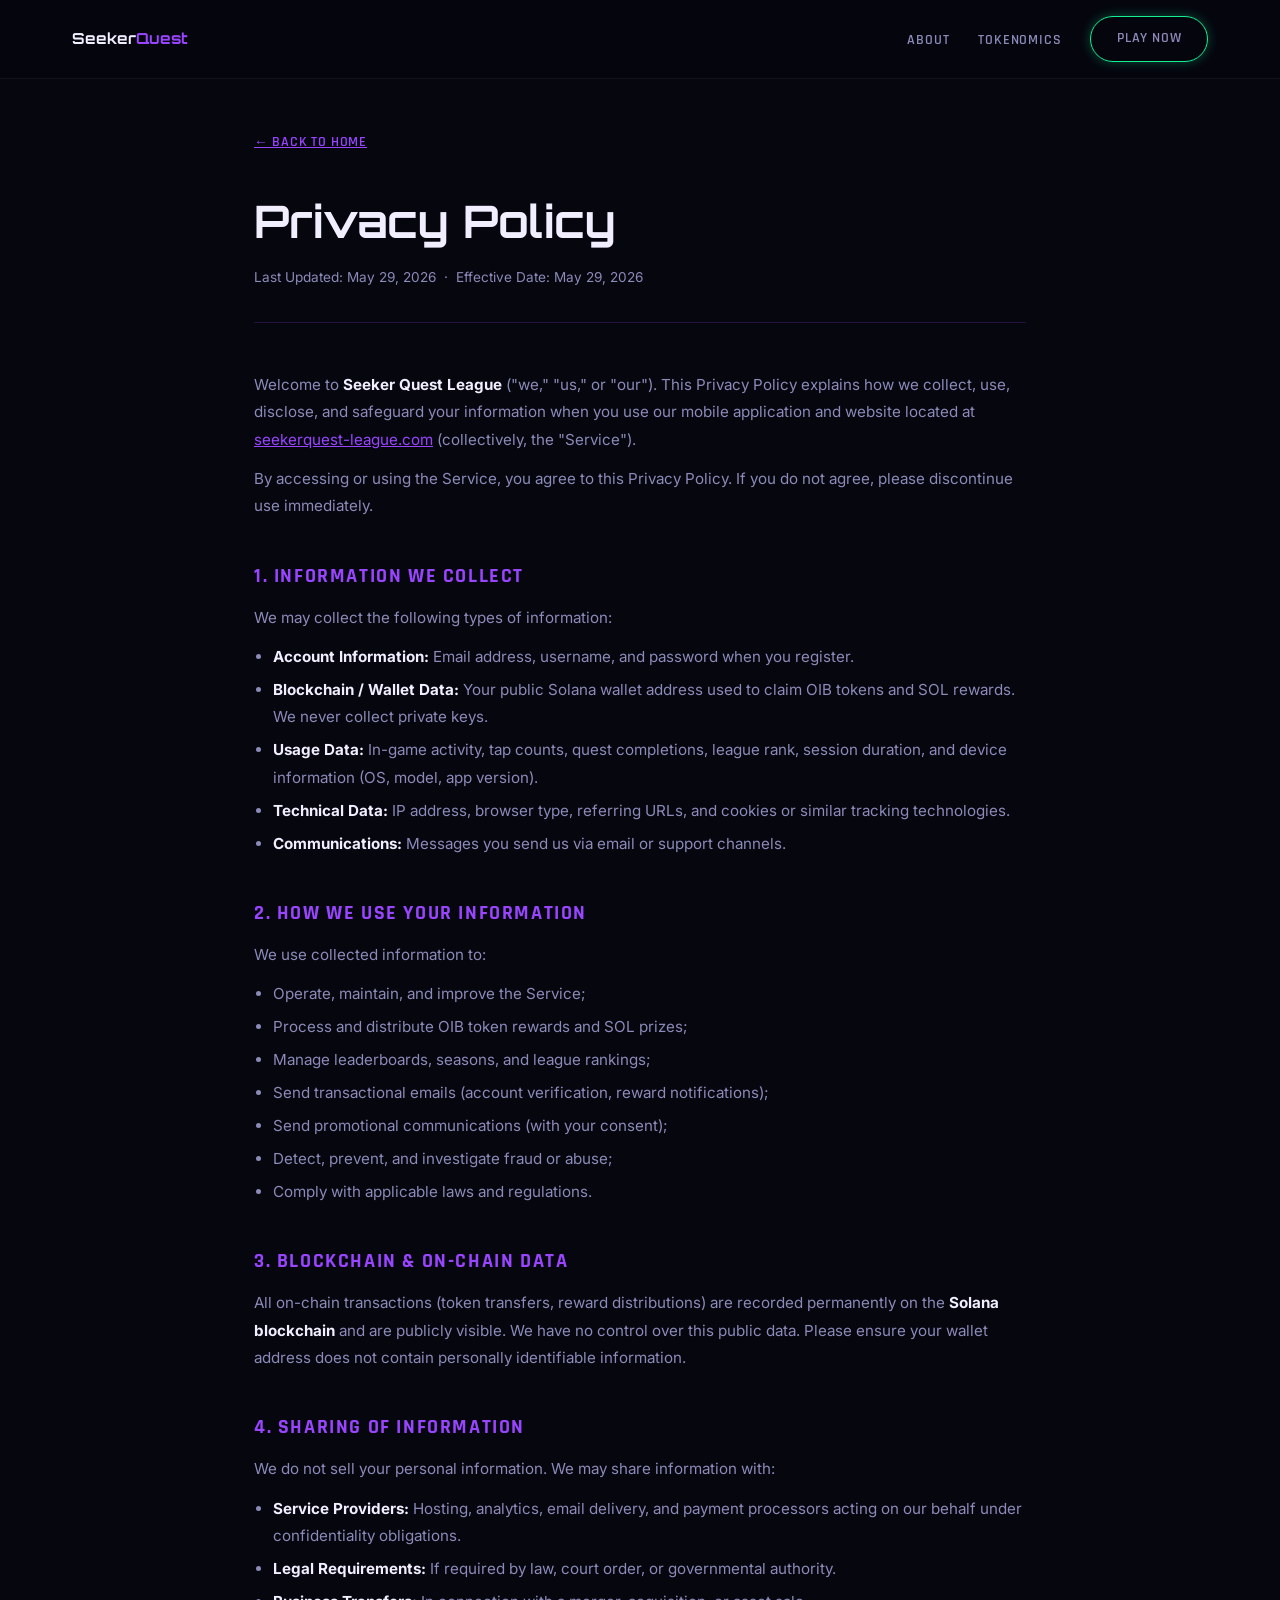
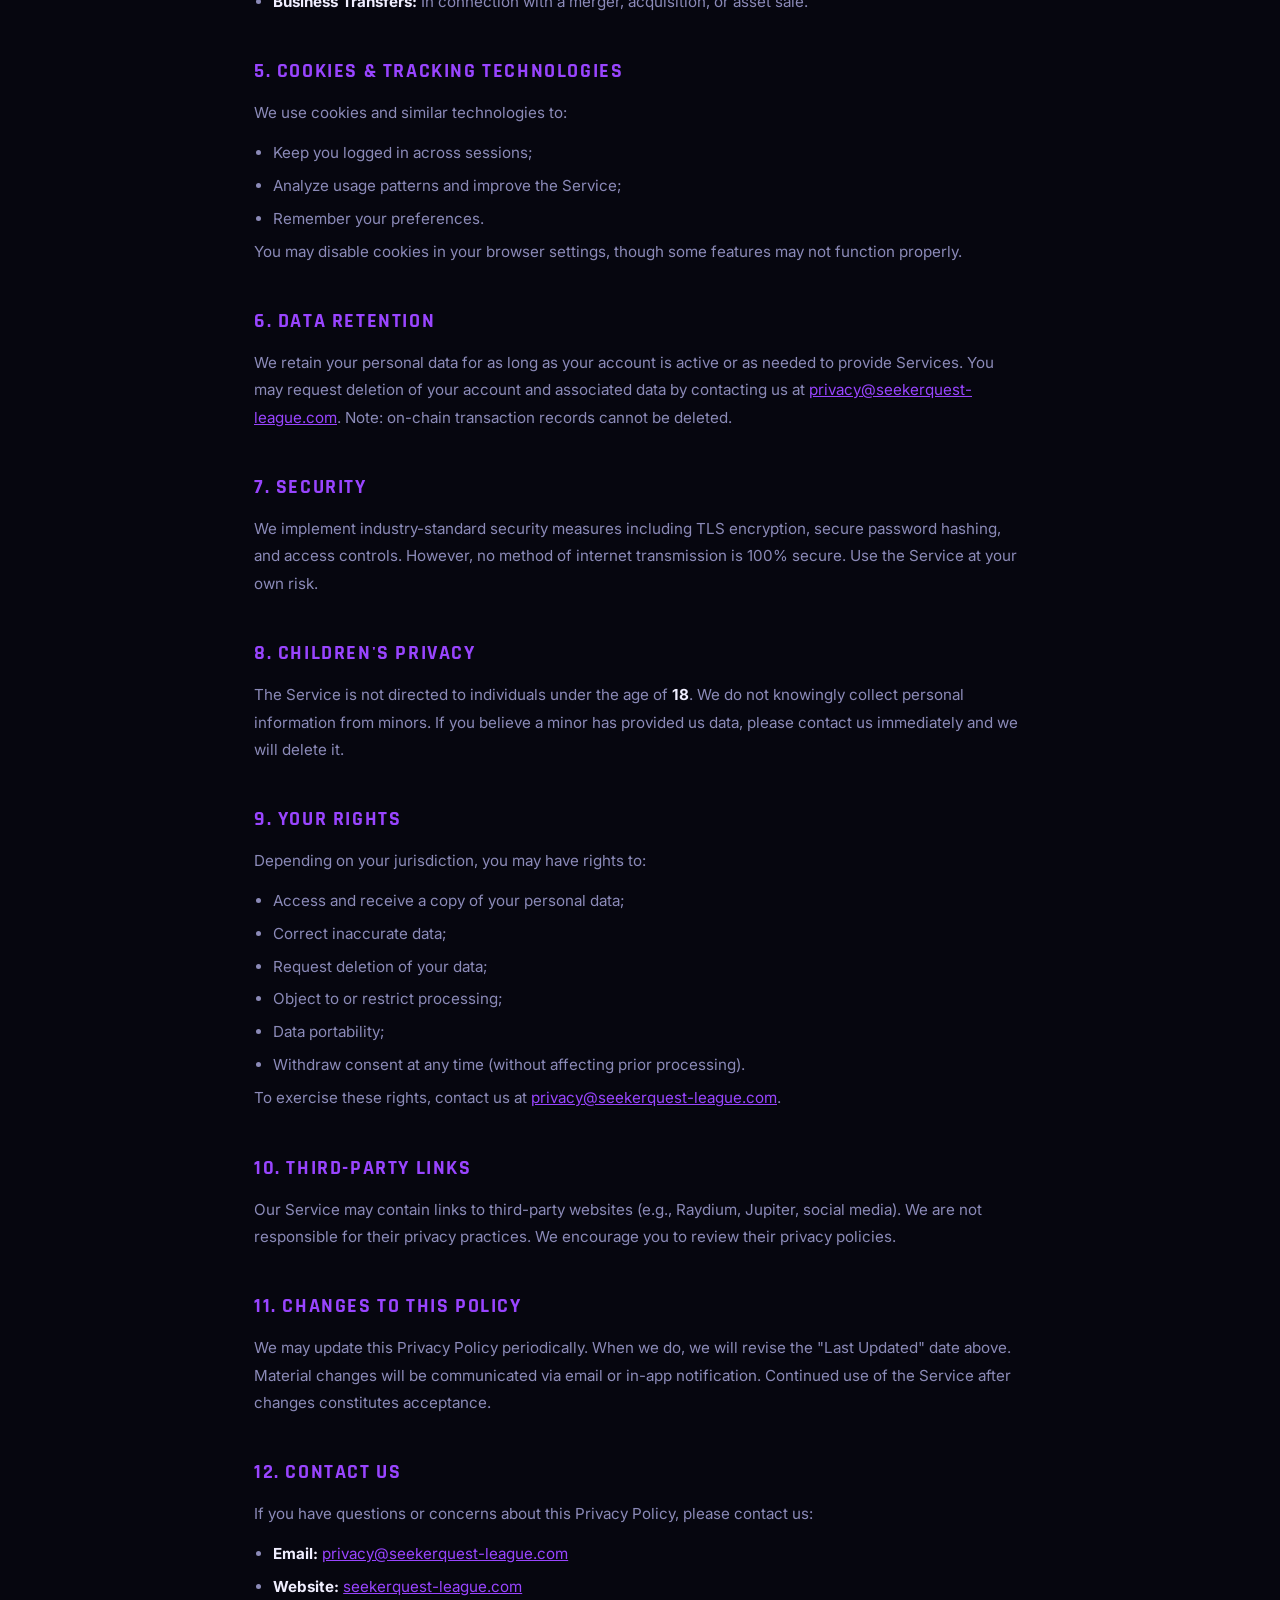
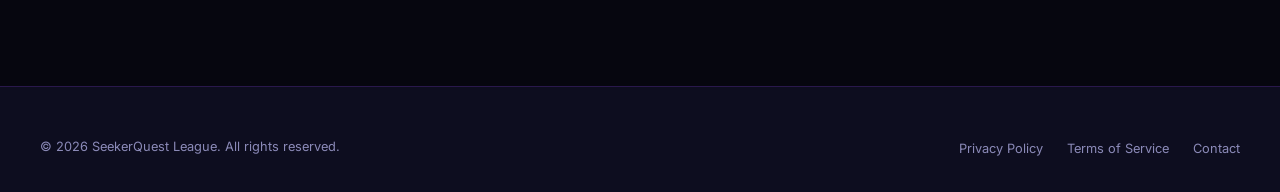
==== privacy.html @ 692d3dfc "feat: full rebrand - Solana/OIB tokenomics, roadmap, privacy policy, particle hero" ====
<!DOCTYPE html>
<html lang="en">
<head>
  <meta charset="UTF-8"/>
  <meta name="viewport" content="width=device-width, initial-scale=1.0"/>
  <title>Privacy Policy — Seeker Quest League</title>
  <link rel="icon" href="images/logo.png" type="image/png"/>
  <link rel="stylesheet" href="styles.css"/>
  <link href="https://fonts.googleapis.com/css2?family=Rajdhani:wght@400;500;600;700&family=Orbitron:wght@400;700;900&family=Inter:wght@300;400;500;600&display=swap" rel="stylesheet"/>
  <style>
    .privacy-page { max-width: 820px; margin: 0 auto; padding: 8rem 1.5rem 5rem; }
    .privacy-page h1 { font-family: 'Orbitron', sans-serif; font-size: clamp(1.8rem,4vw,2.8rem); margin-bottom: .5rem; }
    .privacy-page .meta { color: var(--muted); font-size: .85rem; margin-bottom: 3rem; padding-bottom: 2rem; border-bottom: 1px solid var(--border); }
    .privacy-page h2 { font-family: 'Rajdhani', sans-serif; font-size: 1.25rem; font-weight: 700; letter-spacing: .08em; text-transform: uppercase; color: var(--purple); margin: 2.5rem 0 .75rem; }
    .privacy-page p, .privacy-page li { color: var(--muted); font-size: .95rem; line-height: 1.8; margin-bottom: .75rem; }
    .privacy-page ul { padding-left: 1.2rem; list-style: disc; }
    .privacy-page ul li { margin-bottom: .35rem; }
    .privacy-page a { color: var(--purple); text-decoration: underline; }
    .privacy-page strong { color: var(--text); }
    .back-link { display: inline-flex; align-items: center; gap: .4rem; color: var(--muted); font-size: .85rem; margin-bottom: 2rem; font-family: 'Rajdhani', sans-serif; font-weight: 600; letter-spacing: .06em; text-transform: uppercase; transition: color var(--tr); }
    .back-link:hover { color: var(--text); }
  </style>
</head>
<body>
  <nav class="nav scrolled" id="nav">
    <div class="nav__inner">
      <a class="nav__logo" href="index.html">
        <img src="images/logo.png" alt="Logo" class="nav__logo-img" onerror="this.style.display='none'"/>
        <span class="nav__logo-text">Seeker<strong>Quest</strong></span>
      </a>
      <ul class="nav__links">
        <li><a href="index.html#about">About</a></li>
        <li><a href="index.html#tokenomics">Tokenomics</a></li>
        <li><a href="index.html#join" class="btn btn--neon">Play Now</a></li>
      </ul>
    </div>
  </nav>

  <main class="privacy-page">
    <a href="index.html" class="back-link">← Back to Home</a>
    <h1>Privacy Policy</h1>
    <p class="meta">Last Updated: May 29, 2026 &nbsp;·&nbsp; Effective Date: May 29, 2026</p>

    <p>Welcome to <strong>Seeker Quest League</strong> ("we," "us," or "our"). This Privacy Policy explains how we collect, use, disclose, and safeguard your information when you use our mobile application and website located at <a href="https://seekerquest-league.com">seekerquest-league.com</a> (collectively, the "Service").</p>
    <p>By accessing or using the Service, you agree to this Privacy Policy. If you do not agree, please discontinue use immediately.</p>

    <h2>1. Information We Collect</h2>
    <p>We may collect the following types of information:</p>
    <ul>
      <li><strong>Account Information:</strong> Email address, username, and password when you register.</li>
      <li><strong>Blockchain / Wallet Data:</strong> Your public Solana wallet address used to claim OIB tokens and SOL rewards. We never collect private keys.</li>
      <li><strong>Usage Data:</strong> In-game activity, tap counts, quest completions, league rank, session duration, and device information (OS, model, app version).</li>
      <li><strong>Technical Data:</strong> IP address, browser type, referring URLs, and cookies or similar tracking technologies.</li>
      <li><strong>Communications:</strong> Messages you send us via email or support channels.</li>
    </ul>

    <h2>2. How We Use Your Information</h2>
    <p>We use collected information to:</p>
    <ul>
      <li>Operate, maintain, and improve the Service;</li>
      <li>Process and distribute OIB token rewards and SOL prizes;</li>
      <li>Manage leaderboards, seasons, and league rankings;</li>
      <li>Send transactional emails (account verification, reward notifications);</li>
      <li>Send promotional communications (with your consent);</li>
      <li>Detect, prevent, and investigate fraud or abuse;</li>
      <li>Comply with applicable laws and regulations.</li>
    </ul>

    <h2>3. Blockchain &amp; On-Chain Data</h2>
    <p>All on-chain transactions (token transfers, reward distributions) are recorded permanently on the <strong>Solana blockchain</strong> and are publicly visible. We have no control over this public data. Please ensure your wallet address does not contain personally identifiable information.</p>

    <h2>4. Sharing of Information</h2>
    <p>We do not sell your personal information. We may share information with:</p>
    <ul>
      <li><strong>Service Providers:</strong> Hosting, analytics, email delivery, and payment processors acting on our behalf under confidentiality obligations.</li>
      <li><strong>Legal Requirements:</strong> If required by law, court order, or governmental authority.</li>
      <li><strong>Business Transfers:</strong> In connection with a merger, acquisition, or asset sale.</li>
    </ul>

    <h2>5. Cookies &amp; Tracking Technologies</h2>
    <p>We use cookies and similar technologies to:</p>
    <ul>
      <li>Keep you logged in across sessions;</li>
      <li>Analyze usage patterns and improve the Service;</li>
      <li>Remember your preferences.</li>
    </ul>
    <p>You may disable cookies in your browser settings, though some features may not function properly.</p>

    <h2>6. Data Retention</h2>
    <p>We retain your personal data for as long as your account is active or as needed to provide Services. You may request deletion of your account and associated data by contacting us at <a href="mailto:privacy@seekerquest-league.com">privacy@seekerquest-league.com</a>. Note: on-chain transaction records cannot be deleted.</p>

    <h2>7. Security</h2>
    <p>We implement industry-standard security measures including TLS encryption, secure password hashing, and access controls. However, no method of internet transmission is 100% secure. Use the Service at your own risk.</p>

    <h2>8. Children's Privacy</h2>
    <p>The Service is not directed to individuals under the age of <strong>18</strong>. We do not knowingly collect personal information from minors. If you believe a minor has provided us data, please contact us immediately and we will delete it.</p>

    <h2>9. Your Rights</h2>
    <p>Depending on your jurisdiction, you may have rights to:</p>
    <ul>
      <li>Access and receive a copy of your personal data;</li>
      <li>Correct inaccurate data;</li>
      <li>Request deletion of your data;</li>
      <li>Object to or restrict processing;</li>
      <li>Data portability;</li>
      <li>Withdraw consent at any time (without affecting prior processing).</li>
    </ul>
    <p>To exercise these rights, contact us at <a href="mailto:privacy@seekerquest-league.com">privacy@seekerquest-league.com</a>.</p>

    <h2>10. Third-Party Links</h2>
    <p>Our Service may contain links to third-party websites (e.g., Raydium, Jupiter, social media). We are not responsible for their privacy practices. We encourage you to review their privacy policies.</p>

    <h2>11. Changes to This Policy</h2>
    <p>We may update this Privacy Policy periodically. When we do, we will revise the "Last Updated" date above. Material changes will be communicated via email or in-app notification. Continued use of the Service after changes constitutes acceptance.</p>

    <h2>12. Contact Us</h2>
    <p>If you have questions or concerns about this Privacy Policy, please contact us:</p>
    <ul>
      <li><strong>Email:</strong> <a href="mailto:privacy@seekerquest-league.com">privacy@seekerquest-league.com</a></li>
      <li><strong>Website:</strong> <a href="https://seekerquest-league.com">seekerquest-league.com</a></li>
    </ul>
  </main>

  <footer class="footer">
    <div class="container">
      <div class="footer__bottom">
        <p class="footer__copy">© 2026 SeekerQuest League. All rights reserved.</p>
        <ul class="footer__links">
          <li><a href="privacy.html">Privacy Policy</a></li>
          <li><a href="#">Terms of Service</a></li>
          <li><a href="#">Contact</a></li>
        </ul>
      </div>
    </div>
  </footer>
</body>
</html>
---- styles.css ----
/* ── Reset & Base ── */
*, *::before, *::after { box-sizing: border-box; margin: 0; padding: 0; }

:root {
  --bg:         #06060f;
  --surface:    #0d0d1f;
  --surface2:   #12122a;
  --border:     rgba(153,69,255,.2);
  --purple:     #9945FF;
  --pink:       #e040fb;
  --green:      #14F195;
  --cyan:       #06b6d4;
  --gold:       #f59e0b;
  --red:        #f43f5e;
  --text:       #f0eeff;
  --muted:      #8b8ab8;
  --radius:     16px;
  --tr:         .3s cubic-bezier(.4,0,.2,1);
}

html { scroll-behavior: smooth; }
body { font-family: 'Inter', sans-serif; background: var(--bg); color: var(--text); line-height: 1.6; overflow-x: hidden; }
a { text-decoration: none; color: inherit; }
ul { list-style: none; }

/* ── Utility ── */
.container { width: min(1200px, 100% - 2.5rem); margin-inline: auto; }
.gradient-text { background: linear-gradient(135deg, var(--purple), var(--pink), var(--green)); -webkit-background-clip: text; -webkit-text-fill-color: transparent; background-clip: text; }

/* ── Buttons ── */
.btn { display: inline-flex; align-items: center; gap: .5rem; padding: .7rem 1.6rem; border-radius: 9999px; font-size: .9rem; font-weight: 600; letter-spacing: .04em; cursor: pointer; border: none; transition: var(--tr); font-family: 'Rajdhani', sans-serif; text-transform: uppercase; }
.btn--primary { background: linear-gradient(135deg, var(--purple), var(--pink)); color: #fff; box-shadow: 0 4px 24px rgba(153,69,255,.5); }
.btn--primary:hover { transform: translateY(-2px); box-shadow: 0 8px 40px rgba(153,69,255,.7); }
.btn--glass { background: rgba(255,255,255,.07); color: var(--text); border: 1.5px solid rgba(255,255,255,.15); backdrop-filter: blur(8px); }
.btn--glass:hover { background: rgba(255,255,255,.12); }
.btn--neon { background: transparent; color: var(--green); border: 1.5px solid var(--green); box-shadow: 0 0 12px rgba(20,241,149,.3); }
.btn--neon:hover { background: var(--green); color: #000; box-shadow: 0 0 24px rgba(20,241,149,.6); }
.btn--lg { padding: .9rem 2.2rem; font-size: 1rem; }

/* ── Section ── */
.section { padding: 7rem 0; }
.section__header { text-align: center; margin-bottom: 4rem; }
.section__tag { display: inline-block; padding: .3rem 1rem; border-radius: 9999px; background: rgba(153,69,255,.15); border: 1px solid rgba(153,69,255,.35); color: var(--purple); font-size: .72rem; font-weight: 700; letter-spacing: .14em; text-transform: uppercase; margin-bottom: 1rem; font-family: 'Rajdhani', sans-serif; }
.section__title { font-family: 'Orbitron', sans-serif; font-size: clamp(1.8rem, 4vw, 2.8rem); font-weight: 700; line-height: 1.15; margin-bottom: .75rem; }
.section__desc { color: var(--muted); max-width: 520px; margin-inline: auto; }
.section__desc strong { color: var(--text); }

/* ── Nav ── */
.nav { position: fixed; top: 0; left: 0; right: 0; z-index: 100; transition: background var(--tr), box-shadow var(--tr); }
.nav.scrolled { background: rgba(6,6,15,.9); backdrop-filter: blur(20px); box-shadow: 0 1px 0 rgba(255,255,255,.05); }
.nav__inner { display: flex; align-items: center; justify-content: space-between; padding: 1rem 2rem; max-width: 1200px; margin-inline: auto; }
.nav__logo { display: flex; align-items: center; gap: .6rem; }
.nav__logo-img { width: 36px; height: 36px; border-radius: 8px; object-fit: cover; }
.nav__logo-text { font-family: 'Orbitron', sans-serif; font-size: .95rem; font-weight: 700; }
.nav__logo-text strong { color: var(--purple); }
.nav__links { display: flex; align-items: center; gap: 1.8rem; }
.nav__links a { font-size: .85rem; color: var(--muted); transition: color var(--tr); font-family: 'Rajdhani', sans-serif; font-weight: 600; letter-spacing: .06em; text-transform: uppercase; }
.nav__links a:hover { color: var(--text); }
.nav__burger { display: none; flex-direction: column; gap: 5px; background: none; border: none; cursor: pointer; padding: .5rem; }
.nav__burger span { display: block; width: 24px; height: 2px; background: var(--text); border-radius: 2px; transition: var(--tr); }
.nav__mobile { display: none; flex-direction: column; background: rgba(6,6,15,.97); padding: 1rem 2rem 1.5rem; }
.nav__mobile li a { display: block; padding: .75rem 0; border-bottom: 1px solid rgba(255,255,255,.06); color: var(--muted); font-family: 'Rajdhani', sans-serif; font-weight: 600; }
.nav__mobile.open { display: flex; }

/* ── Hero ── */
.hero { position: relative; min-height: 100vh; display: flex; align-items: center; justify-content: center; text-align: center; overflow: hidden; }
.hero__bg { position: absolute; inset: 0; }
.hero__banner { width: 100%; height: 100%; object-fit: cover; object-position: center; opacity: .35; }
.hero__overlay { position: absolute; inset: 0; background: linear-gradient(to bottom, rgba(6,6,15,.4) 0%, rgba(6,6,15,.6) 50%, rgba(6,6,15,1) 100%); }

/* Particles */
.particles { position: absolute; inset: 0; pointer-events: none; }
.particle { position: absolute; border-radius: 50%; animation: particle-float linear infinite; }

@keyframes particle-float { 0% { transform: translateY(100vh) scale(0); opacity: 0; } 10% { opacity: 1; } 90% { opacity: 1; } 100% { transform: translateY(-100px) scale(1); opacity: 0; } }

.hero__content { position: relative; z-index: 1; padding: 6rem 1rem 2rem; }
.hero__badge { display: inline-flex; align-items: center; gap: .5rem; padding: .35rem 1rem; border-radius: 9999px; background: rgba(20,241,149,.1); border: 1px solid rgba(20,241,149,.4); color: var(--green); font-size: .72rem; font-weight: 700; letter-spacing: .12em; text-transform: uppercase; margin-bottom: 2rem; font-family: 'Rajdhani', sans-serif; }
.badge-dot { width: 7px; height: 7px; border-radius: 50%; background: var(--green); box-shadow: 0 0 8px var(--green); animation: pulse-dot 1.5s ease infinite; }
@keyframes pulse-dot { 0%,100%{ opacity:1; transform:scale(1); } 50%{ opacity:.4; transform:scale(.7); } }

.hero__title { font-family: 'Orbitron', sans-serif; font-weight: 900; line-height: .95; margin-bottom: 1rem; }
.hero__title-line1 { display: block; font-size: clamp(2.5rem, 9vw, 7.5rem); background: linear-gradient(135deg, #fff 40%, var(--muted) 100%); -webkit-background-clip: text; -webkit-text-fill-color: transparent; background-clip: text; }
.hero__title-line2 { display: block; font-size: clamp(3rem, 13vw, 10rem); background: linear-gradient(135deg, var(--purple), var(--pink)); -webkit-background-clip: text; -webkit-text-fill-color: transparent; background-clip: text; text-shadow: none; filter: drop-shadow(0 0 40px rgba(153,69,255,.6)); }

.hero__tagline { font-family: 'Rajdhani', sans-serif; font-size: clamp(1rem, 2.5vw, 1.4rem); font-weight: 700; letter-spacing: .2em; text-transform: uppercase; color: var(--muted); margin-bottom: 1rem; }
.hero__tagline em { font-style: normal; color: var(--green); text-shadow: 0 0 16px rgba(20,241,149,.6); }
.hero__sub { font-size: clamp(.9rem, 1.5vw, 1.05rem); color: var(--muted); max-width: 560px; margin: 0 auto 2.5rem; }
.hero__actions { display: flex; gap: 1rem; justify-content: center; flex-wrap: wrap; margin-bottom: 2rem; }
.hero__powered { display: flex; align-items: center; justify-content: center; gap: .5rem; color: var(--muted); font-size: .8rem; }
.solana-logo { width: 80px; }
.sol-text { font-family: 'Rajdhani', sans-serif; font-weight: 700; font-size: 1rem; background: linear-gradient(135deg, #9945FF, #14F195); -webkit-background-clip: text; -webkit-text-fill-color: transparent; background-clip: text; }

.hero__scroll { position: absolute; bottom: 2rem; left: 50%; transform: translateX(-50%); }
.scroll-line { width: 1px; height: 60px; background: linear-gradient(to bottom, var(--purple), transparent); animation: scroll-anim 2s ease-in-out infinite; }
@keyframes scroll-anim { 0%{transform:scaleY(0);transform-origin:top;opacity:1;} 50%{transform:scaleY(1);transform-origin:top;} 51%{transform-origin:bottom;} 100%{transform:scaleY(0);transform-origin:bottom;opacity:0;} }

/* ── Stats Bar ── */
.statsbar { background: var(--surface); border-top: 1px solid var(--border); border-bottom: 1px solid var(--border); padding: 1.5rem 0; }
.statsbar__inner { display: flex; align-items: center; justify-content: center; flex-wrap: wrap; gap: 1rem; max-width: 1200px; margin-inline: auto; padding: 0 2rem; }
.statitem { text-align: center; padding: .5rem 1.5rem; }
.statitem__val { display: block; font-family: 'Orbitron', sans-serif; font-size: 1.6rem; font-weight: 700; background: linear-gradient(135deg, var(--purple), var(--green)); -webkit-background-clip: text; -webkit-text-fill-color: transparent; background-clip: text; }
.statitem__lbl { font-size: .72rem; color: var(--muted); letter-spacing: .1em; text-transform: uppercase; font-family: 'Rajdhani', sans-serif; font-weight: 600; }
.statitem__sep { width: 1px; height: 40px; background: var(--border); }

/* ── About ── */
.about { background: var(--surface); }
.about__grid { display: grid; grid-template-columns: 1fr 1fr; gap: 5rem; align-items: center; }
.about__text .section__tag { display: inline-block; }
.about__text h2 { text-align: left; margin-bottom: 1.25rem; }
.about__text p { color: var(--muted); margin-bottom: 1rem; font-size: .95rem; }
.about__text p strong { color: var(--text); }
.about__chips { display: flex; flex-wrap: wrap; gap: .5rem; margin-top: 1.5rem; }
.chip { padding: .35rem .9rem; border-radius: 9999px; background: rgba(153,69,255,.12); border: 1px solid rgba(153,69,255,.3); font-size: .8rem; color: var(--text); }

/* Orbit */
.about__visual { display: flex; justify-content: center; align-items: center; }
.orbit-card { position: relative; width: 260px; height: 260px; display: flex; align-items: center; justify-content: center; }
.orbit-card__logo { width: 90px; height: 90px; border-radius: 20px; position: relative; z-index: 2; animation: float 4s ease-in-out infinite; }
.orbit-ring { position: absolute; border-radius: 50%; border: 1px solid rgba(153,69,255,.3); }
.orbit-ring--1 { width: 120px; height: 120px; border-color: rgba(153,69,255,.4); animation: spin-ring 8s linear infinite; }
.orbit-ring--2 { width: 200px; height: 200px; border-color: rgba(224,64,251,.25); animation: spin-ring 14s linear infinite reverse; }
.orbit-ring--3 { width: 260px; height: 260px; border-color: rgba(20,241,149,.15); animation: spin-ring 20s linear infinite; }
.orbit-dot { position: absolute; font-size: 1.4rem; animation: orbit-dot 8s linear infinite; }
.dot--1 { animation-duration: 8s; }
.dot--2 { animation-duration: 12s; animation-delay: -3s; }
.dot--3 { animation-duration: 10s; animation-delay: -5s; }
.dot--4 { animation-duration: 14s; animation-delay: -7s; }

@keyframes spin-ring { to { transform: rotate(360deg); } }
@keyframes float { 0%,100%{transform:translateY(0);} 50%{transform:translateY(-12px);} }
@keyframes orbit-dot {
  0%   { transform: rotate(0deg)   translateX(100px) rotate(0deg); }
  100% { transform: rotate(360deg) translateX(100px) rotate(-360deg); }
}

/* ── How to Play ── */
.how { background: var(--bg); }
.steps { display: flex; align-items: flex-start; justify-content: center; gap: 1rem; flex-wrap: wrap; }
.step { flex: 1 1 260px; max-width: 300px; padding: 2.5rem 2rem; border-radius: var(--radius); background: var(--surface); border: 1px solid var(--border); text-align: center; position: relative; transition: transform var(--tr), box-shadow var(--tr); }
.step:hover { transform: translateY(-6px); box-shadow: 0 12px 40px rgba(153,69,255,.2); }
.step__num { font-family: 'Orbitron', sans-serif; font-size: .7rem; color: var(--purple); letter-spacing: .2em; margin-bottom: .75rem; }
.step__icon { font-size: 2.5rem; margin-bottom: 1rem; }
.step h3 { font-family: 'Rajdhani', sans-serif; font-size: 1.15rem; font-weight: 700; letter-spacing: .05em; margin-bottom: .5rem; text-transform: uppercase; }
.step p { color: var(--muted); font-size: .875rem; }
.step__arrow { font-size: 1.5rem; color: var(--border); align-self: center; margin-top: 0; }

/* ── Tokenomics ── */
.tokenomics { background: var(--surface); position: relative; overflow: hidden; }
.tokenomics__bg { position: absolute; inset: 0; pointer-events: none; }
.tok-orb { position: absolute; border-radius: 50%; filter: blur(100px); }
.tok-orb--1 { width: 500px; height: 500px; background: radial-gradient(circle, rgba(153,69,255,.25), transparent 70%); top: -100px; right: -100px; }
.tok-orb--2 { width: 400px; height: 400px; background: radial-gradient(circle, rgba(20,241,149,.15), transparent 70%); bottom: -100px; left: -100px; }

.tok__grid { display: grid; grid-template-columns: auto 1fr; gap: 4rem; align-items: start; margin-bottom: 4rem; }

/* Pie */
.tok__chart-wrap { display: flex; flex-direction: column; align-items: center; gap: 2rem; }
.tok__chart { position: relative; }
.pie-svg { width: 220px; height: 220px; }
.pie-seg { fill: none; transition: stroke-dasharray .8s ease; }
.pie-label-main { font-family: 'Orbitron', sans-serif; font-size: 22px; font-weight: 900; fill: #fff; }
.pie-label-sub { font-family: 'Rajdhani', sans-serif; font-size: 14px; fill: var(--muted); }
.tok__legend { display: flex; flex-direction: column; gap: .6rem; min-width: 200px; }
.legend-item { display: flex; align-items: center; gap: .6rem; font-size: .85rem; }
.legend-item span:nth-child(2) { flex: 1; color: var(--muted); }
.legend-item strong { color: var(--text); font-family: 'Rajdhani', sans-serif; font-size: 1rem; }
.legend-dot { width: 12px; height: 12px; border-radius: 3px; flex-shrink: 0; }

/* Metrics Cards */
.tok__metrics { display: grid; grid-template-columns: repeat(2, 1fr); gap: 1rem; }
.tok-card { display: flex; align-items: center; gap: 1rem; padding: 1.25rem 1.5rem; border-radius: var(--radius); background: var(--bg); border: 1px solid var(--border); transition: transform var(--tr), box-shadow var(--tr); }
.tok-card:hover { transform: translateY(-3px); }
.tok-card__icon { font-size: 1.8rem; }
.tok-card__label { font-size: .7rem; color: var(--muted); letter-spacing: .1em; text-transform: uppercase; font-family: 'Rajdhani', sans-serif; }
.tok-card__val { font-family: 'Orbitron', sans-serif; font-size: .95rem; font-weight: 700; }
.tok-card--purple { border-color: rgba(153,69,255,.4); box-shadow: 0 0 20px rgba(153,69,255,.08); }
.tok-card--purple .tok-card__val { color: var(--purple); }
.tok-card--green { border-color: rgba(20,241,149,.3); }
.tok-card--green .tok-card__val { color: var(--green); }
.tok-card--cyan { border-color: rgba(6,182,212,.3); }
.tok-card--cyan .tok-card__val { color: var(--cyan); }
.tok-card--pink { border-color: rgba(224,64,251,.3); }
.tok-card--pink .tok-card__val { color: var(--pink); }
.tok-card--gold { border-color: rgba(245,158,11,.3); }
.tok-card--gold .tok-card__val { color: var(--gold); }
.tok-card--red { border-color: rgba(244,63,94,.3); }
.tok-card--red .tok-card__val { color: var(--red); }

/* Vesting */
.vesting { padding: 3rem; background: var(--bg); border-radius: var(--radius); border: 1px solid var(--border); }
.vesting__title { font-family: 'Orbitron', sans-serif; font-size: 1.1rem; margin-bottom: 2rem; }
.vesting__bars { display: flex; flex-direction: column; gap: 1.5rem; }
.vbar__label { font-family: 'Rajdhani', sans-serif; font-weight: 700; font-size: .9rem; letter-spacing: .05em; text-transform: uppercase; margin-bottom: .4rem; display: flex; justify-content: space-between; }
.vbar__track { height: 8px; background: rgba(255,255,255,.06); border-radius: 9999px; overflow: hidden; margin-bottom: .3rem; }
.vbar__fill { height: 100%; border-radius: 9999px; width: 0; transition: width 1.2s ease; }
.vbar__note { font-size: .75rem; color: var(--muted); }

/* ── Roadmap ── */
.roadmap { background: var(--bg); }
.timeline { display: flex; gap: 0; position: relative; }
.timeline::before { content: ''; position: absolute; top: 28px; left: 28px; right: 28px; height: 2px; background: linear-gradient(90deg, var(--purple), var(--pink), var(--green)); opacity: .3; z-index: 0; }
.tl-item { flex: 1; padding: 0 1rem; position: relative; }
.tl-dot { width: 14px; height: 14px; border-radius: 50%; background: var(--surface); border: 2px solid var(--border); margin: 0 auto 1.5rem; position: relative; z-index: 1; }
.tl-item--done .tl-dot { background: var(--green); border-color: var(--green); box-shadow: 0 0 12px rgba(20,241,149,.6); }
.tl-item--active .tl-dot { background: var(--purple); border-color: var(--purple); box-shadow: 0 0 12px rgba(153,69,255,.7); animation: pulse-dot 2s ease infinite; }
.tl-content { padding: 1.5rem; background: var(--surface); border-radius: var(--radius); border: 1px solid var(--border); }
.tl-item--done .tl-content { border-color: rgba(20,241,149,.25); }
.tl-item--active .tl-content { border-color: rgba(153,69,255,.4); background: rgba(153,69,255,.05); }
.tl-phase { font-family: 'Orbitron', sans-serif; font-size: .65rem; color: var(--muted); letter-spacing: .15em; margin-bottom: .5rem; text-transform: uppercase; }
.tl-item--done .tl-phase { color: var(--green); }
.tl-item--active .tl-phase { color: var(--purple); }
.tl-content h4 { font-family: 'Rajdhani', sans-serif; font-size: 1rem; font-weight: 700; letter-spacing: .06em; text-transform: uppercase; margin-bottom: .75rem; }
.tl-content ul { list-style: none; }
.tl-content li { font-size: .8rem; color: var(--muted); padding: .2rem 0; }
.tl-content li::before { content: '▸ '; color: var(--purple); }
.tl-item--done li::before { color: var(--green); }

/* ── CTA ── */
.cta { position: relative; overflow: hidden; text-align: center; }
.cta__bg { position: absolute; inset: 0; pointer-events: none; }
.cta-orb { position: absolute; border-radius: 50%; filter: blur(120px); }
.cta-orb--1 { width: 600px; height: 600px; background: radial-gradient(circle, rgba(153,69,255,.3), transparent 70%); top: -200px; left: 50%; transform: translateX(-50%); }
.cta-orb--2 { width: 400px; height: 400px; background: radial-gradient(circle, rgba(20,241,149,.2), transparent 70%); bottom: -100px; right: 5%; }
.cta__inner { position: relative; z-index: 1; max-width: 640px; margin-inline: auto; }
.cta__inner h2 { margin-bottom: .75rem; }
.cta__inner > p { color: var(--muted); margin-bottom: 2.5rem; }
.cta__form { display: flex; gap: .75rem; flex-wrap: wrap; justify-content: center; margin-bottom: .75rem; }
.input { flex: 1 1 280px; padding: .9rem 1.5rem; border-radius: 9999px; background: rgba(255,255,255,.06); border: 1.5px solid var(--border); color: var(--text); font-size: .95rem; outline: none; transition: border-color var(--tr); font-family: 'Inter', sans-serif; }
.input:focus { border-color: var(--purple); }
.input::placeholder { color: var(--muted); }
.cta__note { font-size: .78rem; color: var(--muted); margin-bottom: 2rem; }
.cta__success { display: none; padding: 1rem 2rem; border-radius: var(--radius); background: rgba(20,241,149,.1); border: 1px solid rgba(20,241,149,.4); color: var(--text); margin-bottom: 1.5rem; }
.cta__socials { display: flex; gap: 1rem; justify-content: center; flex-wrap: wrap; }
.social-btn { padding: .55rem 1.4rem; border-radius: 9999px; background: rgba(255,255,255,.06); border: 1px solid rgba(255,255,255,.1); font-size: .85rem; font-family: 'Rajdhani', sans-serif; font-weight: 600; letter-spacing: .05em; transition: var(--tr); }
.social-btn:hover { background: rgba(153,69,255,.2); border-color: var(--purple); }

/* ── Footer ── */
.footer { padding: 3rem 0 2rem; border-top: 1px solid var(--border); background: var(--surface); }
.footer__top { display: flex; align-items: center; gap: 2rem; margin-bottom: 2rem; flex-wrap: wrap; }
.footer__desc { color: var(--muted); font-size: .85rem; }
.footer__bottom { display: flex; align-items: center; justify-content: space-between; flex-wrap: wrap; gap: 1rem; }
.footer__copy { font-size: .8rem; color: var(--muted); }
.footer__links { display: flex; gap: 1.5rem; }
.footer__links a { font-size: .8rem; color: var(--muted); transition: color var(--tr); }
.footer__links a:hover { color: var(--text); }

/* ── Responsive ── */
@media (max-width: 900px) {
  .tok__grid { grid-template-columns: 1fr; }
  .tok__chart-wrap { flex-direction: row; flex-wrap: wrap; justify-content: center; }
  .about__grid { grid-template-columns: 1fr; gap: 2.5rem; }
  .about__visual { order: -1; }
  .timeline { flex-direction: column; }
  .timeline::before { top: 0; bottom: 0; left: 14px; right: auto; width: 2px; height: auto; }
  .tl-dot { margin: 0 0 1rem 7px; }
}
@media (max-width: 768px) {
  .nav__links { display: none; }
  .nav__burger { display: flex; }
  .steps { flex-direction: column; align-items: center; }
  .step__arrow { transform: rotate(90deg); }
  .tok__metrics { grid-template-columns: 1fr; }
  .statsbar__inner { gap: .5rem; }
  .statitem { padding: .5rem .75rem; }
  .statitem__sep { display: none; }
}
@media (max-width: 480px) {
  .cta__form { flex-direction: column; }
  .input, .cta__form .btn { width: 100%; }
  .footer__bottom { flex-direction: column; text-align: center; }
}
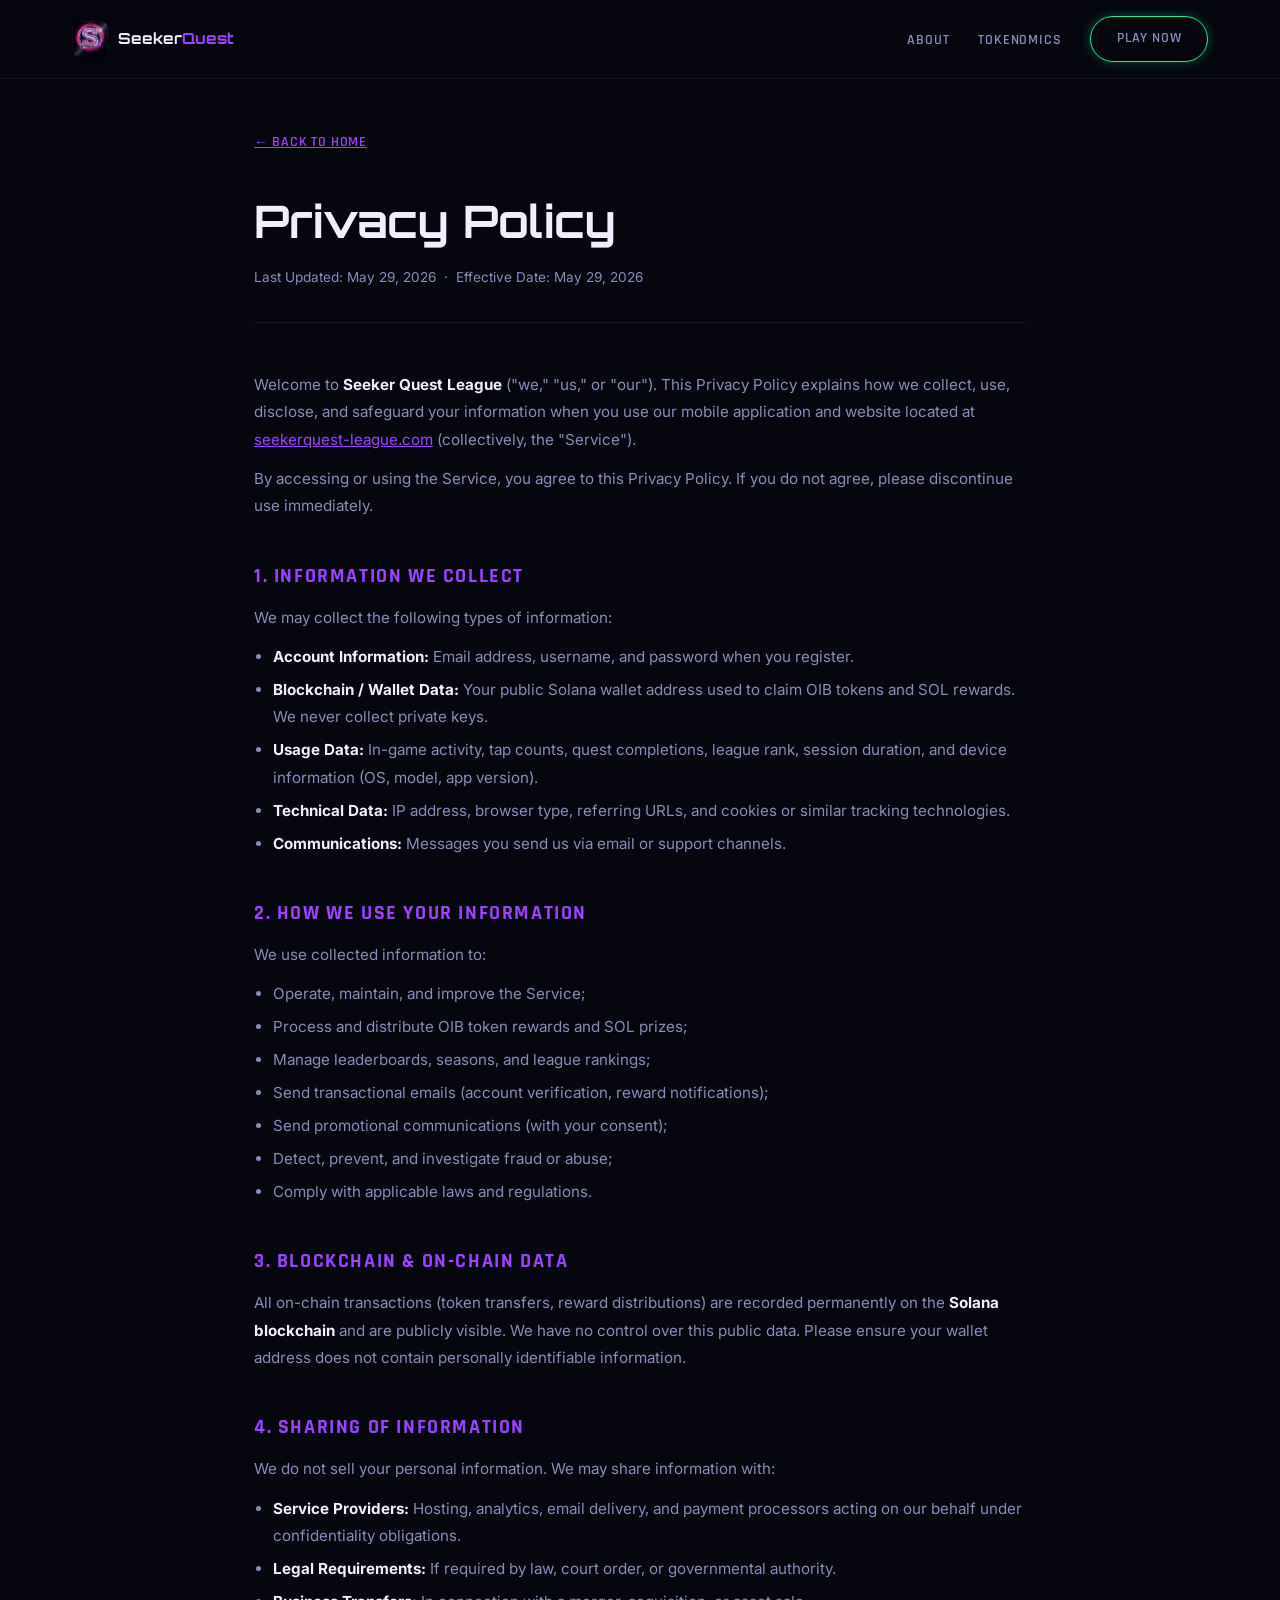
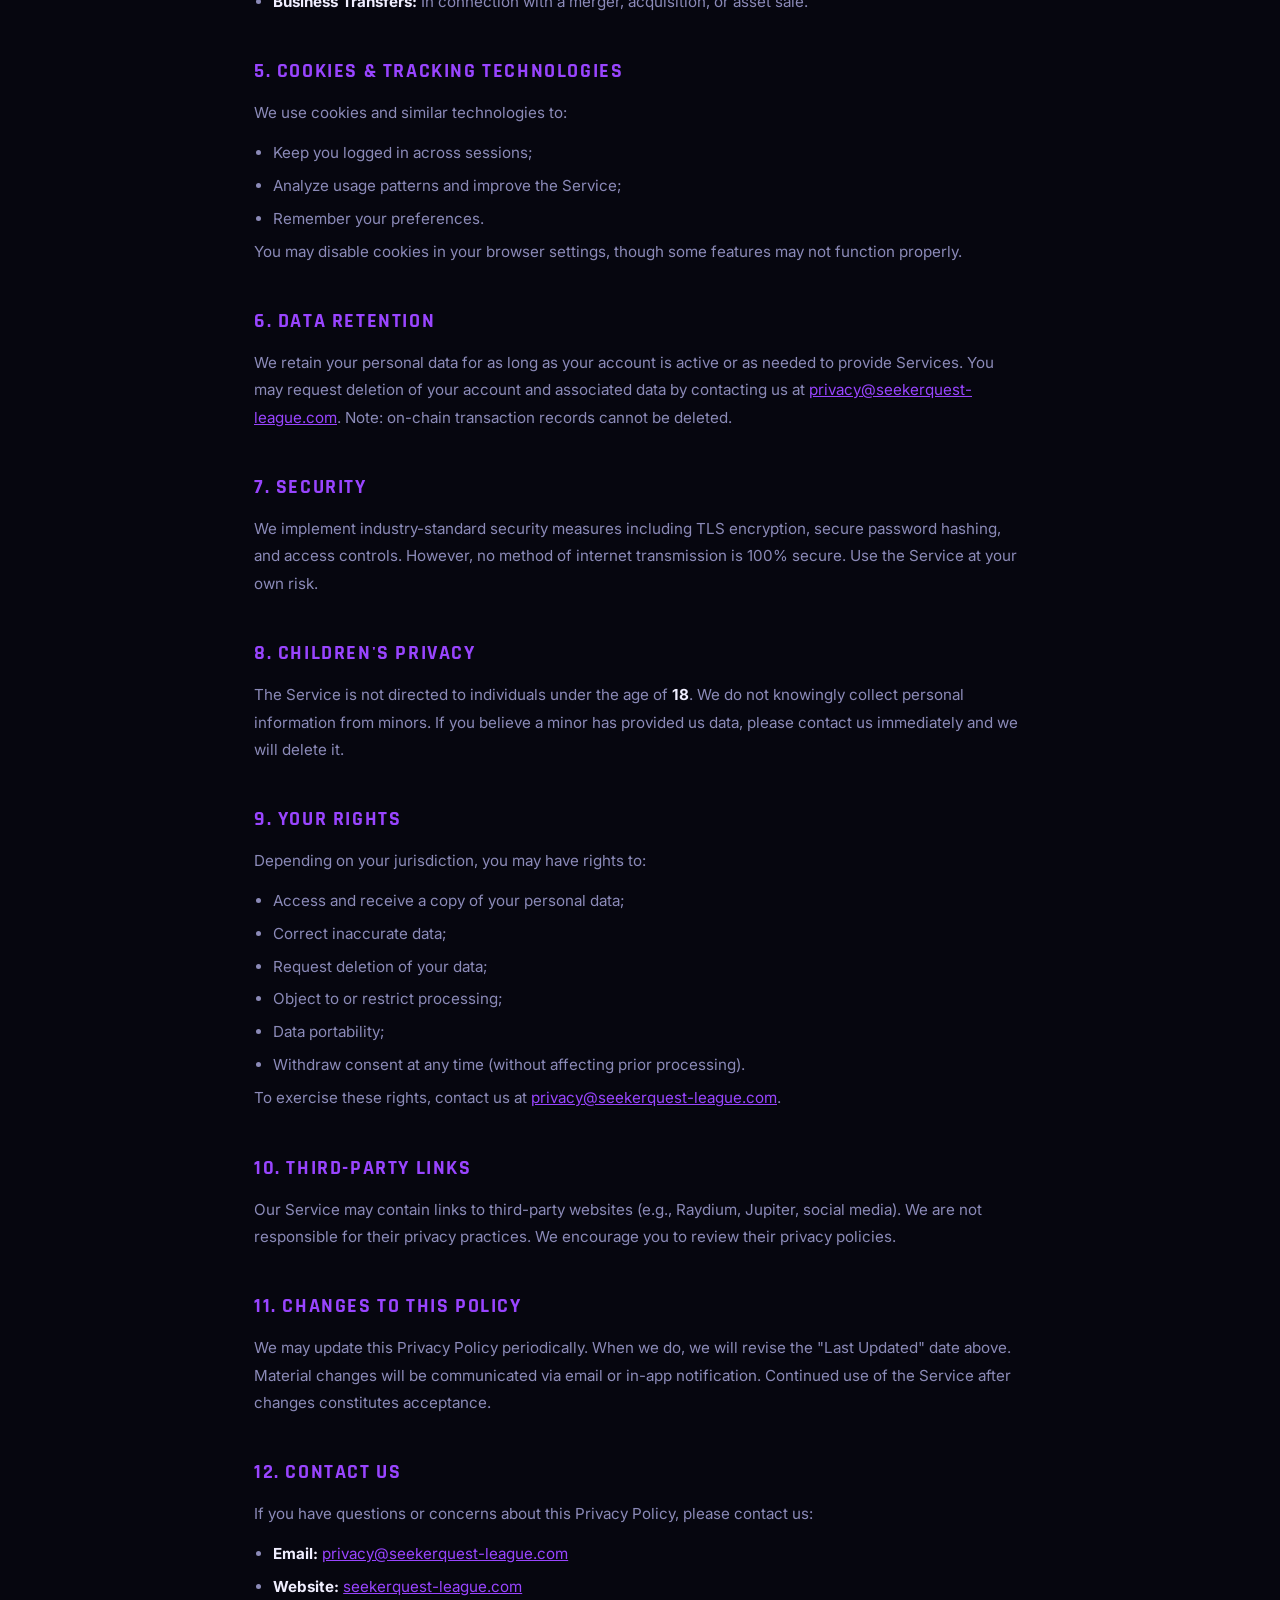
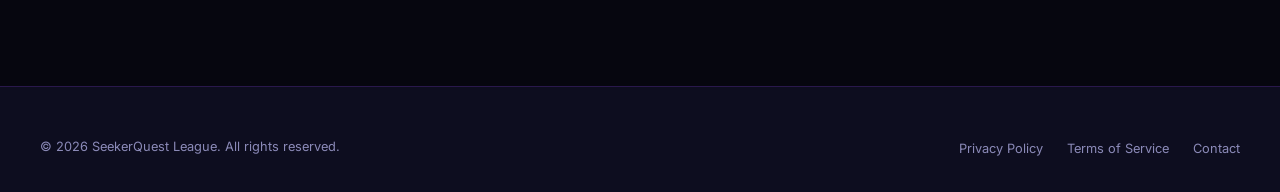
==== commit d94f62bf: "fix: use correct image filenames, add video hero background" ====
--- a/privacy.html
+++ b/privacy.html
@@ -4,7 +4,7 @@
   <meta charset="UTF-8"/>
   <meta name="viewport" content="width=device-width, initial-scale=1.0"/>
   <title>Privacy Policy — Seeker Quest League</title>
-  <link rel="icon" href="images/logo.png" type="image/png"/>
+  <link rel="icon" href="images/cleaned-cleaned-Gemini_Generated_Image_7m8kwb7m8kwb7m8k.png" type="image/png"/>
   <link rel="stylesheet" href="styles.css"/>
   <link href="https://fonts.googleapis.com/css2?family=Rajdhani:wght@400;500;600;700&family=Orbitron:wght@400;700;900&family=Inter:wght@300;400;500;600&display=swap" rel="stylesheet"/>
   <style>
@@ -25,7 +25,7 @@
   <nav class="nav scrolled" id="nav">
     <div class="nav__inner">
       <a class="nav__logo" href="index.html">
-        <img src="images/logo.png" alt="Logo" class="nav__logo-img" onerror="this.style.display='none'"/>
+        <img src="images/cleaned-cleaned-Gemini_Generated_Image_7m8kwb7m8kwb7m8k.png" alt="Logo" class="nav__logo-img" onerror="this.style.display='none'"/>
         <span class="nav__logo-text">Seeker<strong>Quest</strong></span>
       </a>
       <ul class="nav__links">
--- a/styles.css
+++ b/styles.css
@@ -65,7 +65,7 @@
 /* ── Hero ── */
 .hero { position: relative; min-height: 100vh; display: flex; align-items: center; justify-content: center; text-align: center; overflow: hidden; }
 .hero__bg { position: absolute; inset: 0; }
-.hero__banner { width: 100%; height: 100%; object-fit: cover; object-position: center; opacity: .35; }
+.hero__banner { position: absolute; inset: 0; width: 100%; height: 100%; object-fit: cover; object-position: center; opacity: .35; }
 .hero__overlay { position: absolute; inset: 0; background: linear-gradient(to bottom, rgba(6,6,15,.4) 0%, rgba(6,6,15,.6) 50%, rgba(6,6,15,1) 100%); }
 
 /* Particles */
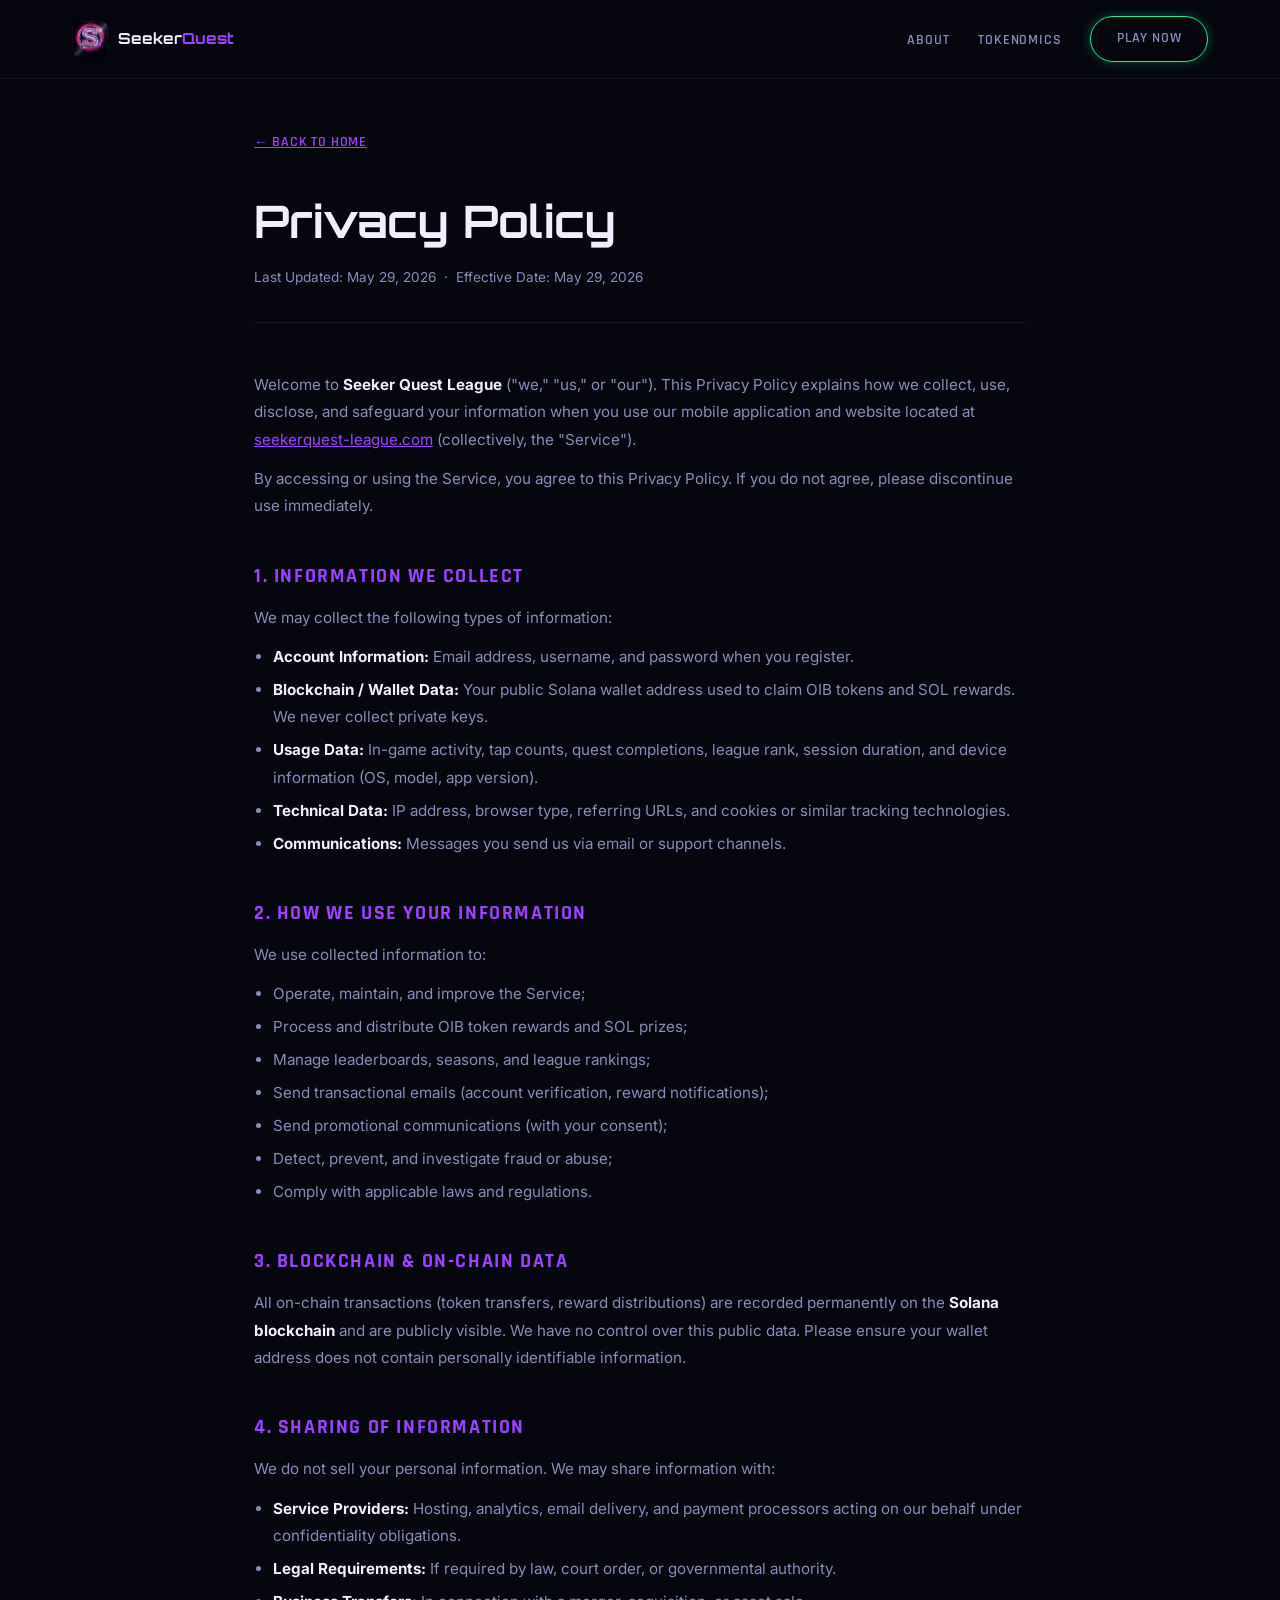
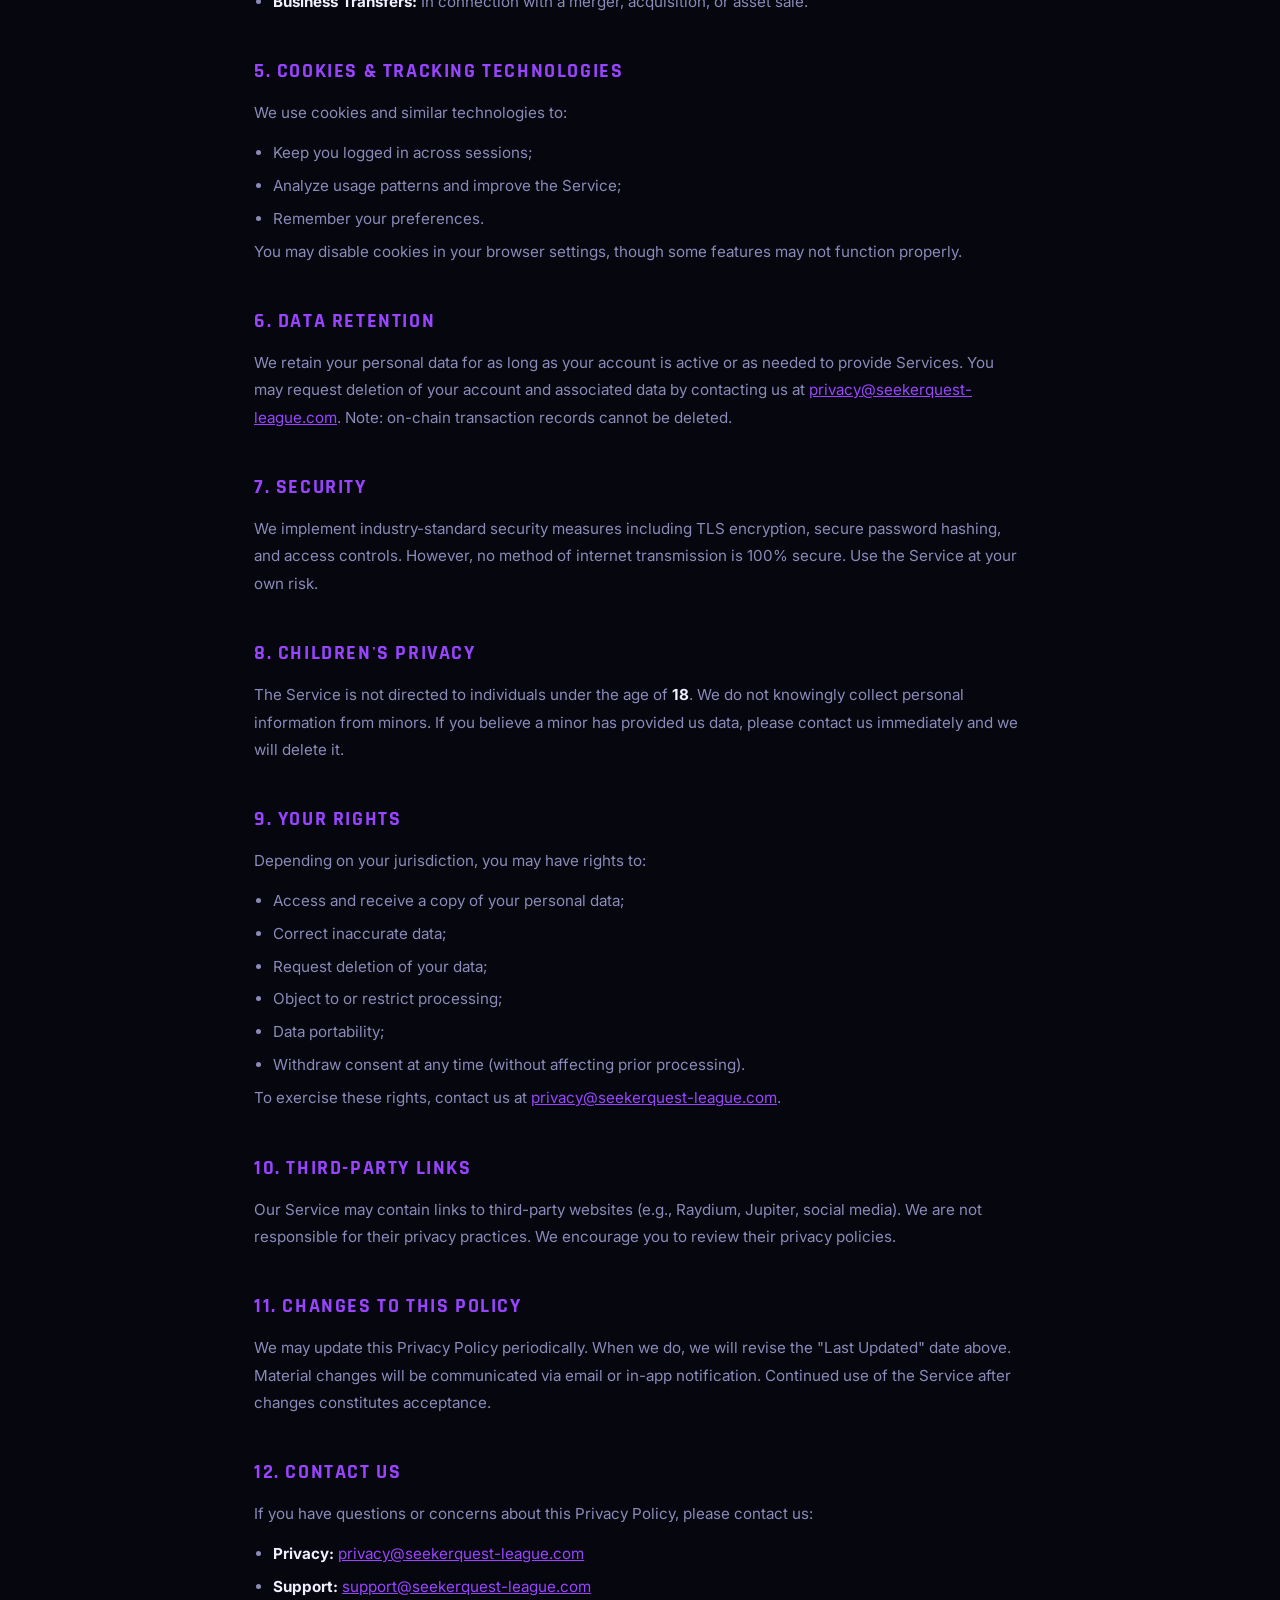
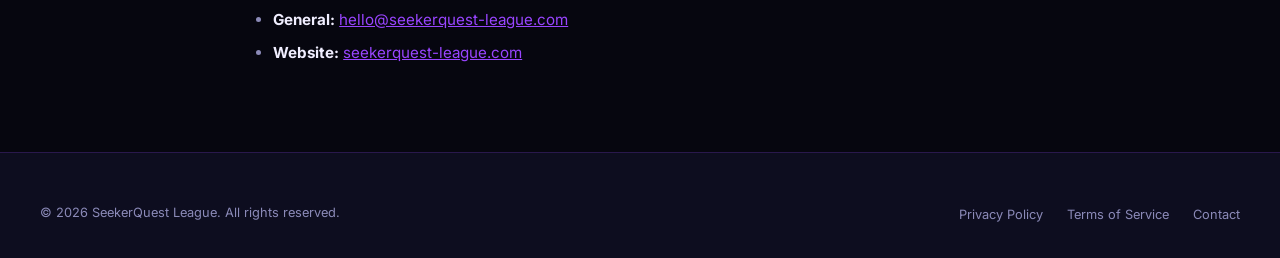
==== commit b0af7372: "feat: add domain emails across all pages" ====
--- a/privacy.html
+++ b/privacy.html
@@ -116,7 +116,9 @@
     <h2>12. Contact Us</h2>
     <p>If you have questions or concerns about this Privacy Policy, please contact us:</p>
     <ul>
-      <li><strong>Email:</strong> <a href="mailto:privacy@seekerquest-league.com">privacy@seekerquest-league.com</a></li>
+      <li><strong>Privacy:</strong> <a href="mailto:privacy@seekerquest-league.com">privacy@seekerquest-league.com</a></li>
+      <li><strong>Support:</strong> <a href="mailto:support@seekerquest-league.com">support@seekerquest-league.com</a></li>
+      <li><strong>General:</strong> <a href="mailto:hello@seekerquest-league.com">hello@seekerquest-league.com</a></li>
       <li><strong>Website:</strong> <a href="https://seekerquest-league.com">seekerquest-league.com</a></li>
     </ul>
   </main>
--- a/styles.css
+++ b/styles.css
@@ -240,6 +240,9 @@
 .footer__top { display: flex; align-items: center; gap: 2rem; margin-bottom: 2rem; flex-wrap: wrap; }
 .footer__desc { color: var(--muted); font-size: .85rem; }
 .footer__bottom { display: flex; align-items: center; justify-content: space-between; flex-wrap: wrap; gap: 1rem; }
+.footer__emails { display: flex; flex-wrap: wrap; gap: .75rem 1.5rem; margin-top: .75rem; }
+.footer__emails a { font-size: .82rem; color: var(--muted); transition: color var(--tr); }
+.footer__emails a:hover { color: var(--purple); }
 .footer__copy { font-size: .8rem; color: var(--muted); }
 .footer__links { display: flex; gap: 1.5rem; }
 .footer__links a { font-size: .8rem; color: var(--muted); transition: color var(--tr); }
